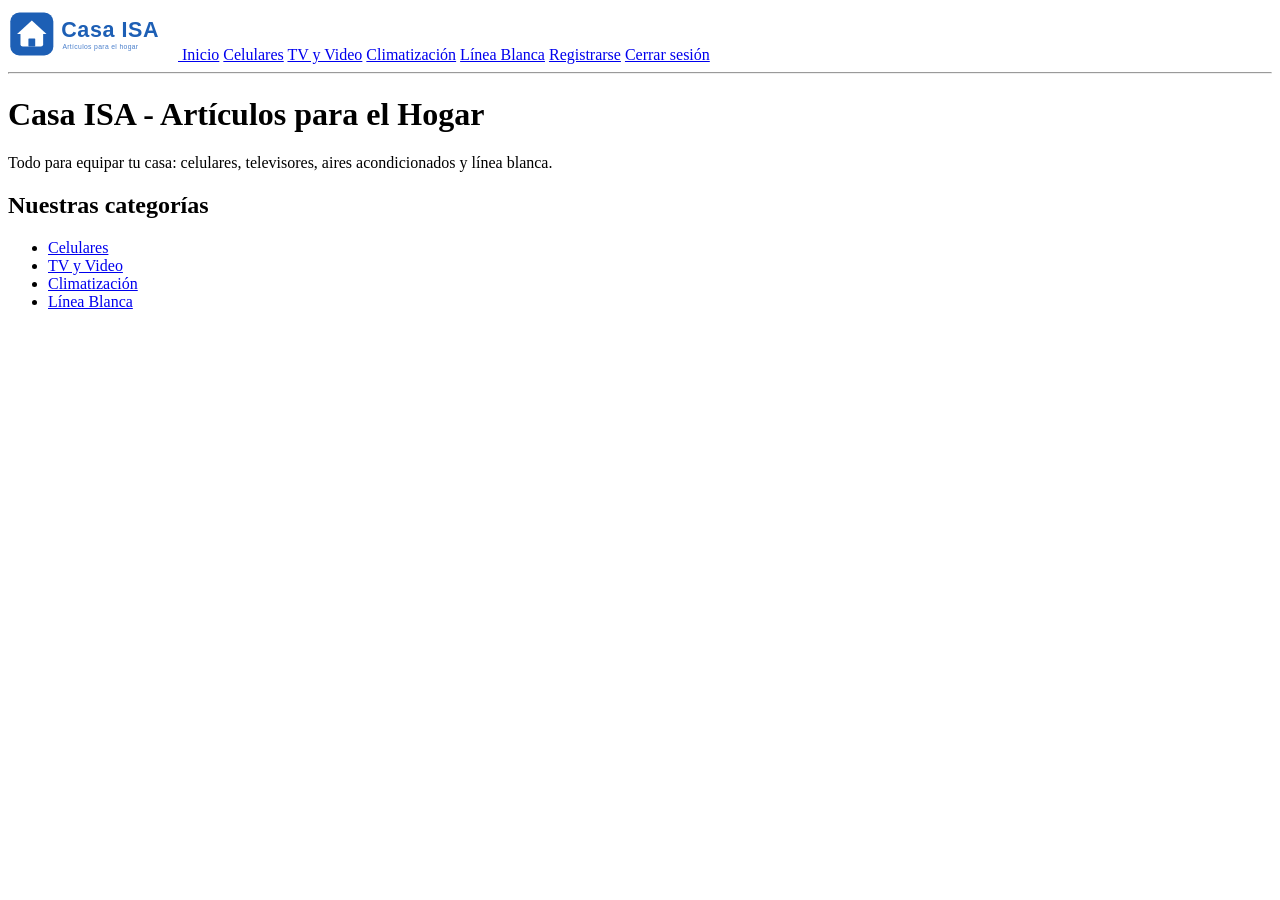
==== index.html @ 1dd83082 "Add files via upload" ====
<!DOCTYPE html>
<html lang="es">
<head>
  <meta charset="UTF-8">
  <meta name="viewport" content="width=device-width, initial-scale=1.0">
  <title>Casa ISA - Artículos para el Hogar</title>
  <link rel="icon" href="logo-icono.svg">
</head>
<body>

  <nav>
    <a href="index.html">
      <img src="logo.svg" alt="Casa ISA - Artículos para el Hogar" width="170">
    </a>
    <a href="index.html">Inicio</a>
    <a href="celulares.html">Celulares</a>
    <a href="tv-video.html">TV y Video</a>
    <a href="climatizacion.html">Climatización</a>
    <a href="linea-blanca.html">Línea Blanca</a>
    <a href="registro.html">Registrarse</a>
    <a href="login.html">Cerrar sesión</a>
  </nav>

  <hr>

  <h1>Casa ISA - Artículos para el Hogar</h1>

  <p>Todo para equipar tu casa: celulares, televisores, aires acondicionados y línea blanca.</p>

  <h2>Nuestras categorías</h2>
  <ul>
    <li><a href="celulares.html">Celulares</a></li>
    <li><a href="tv-video.html">TV y Video</a></li>
    <li><a href="climatizacion.html">Climatización</a></li>
    <li><a href="linea-blanca.html">Línea Blanca</a></li>
  </ul>

</body>
</html>
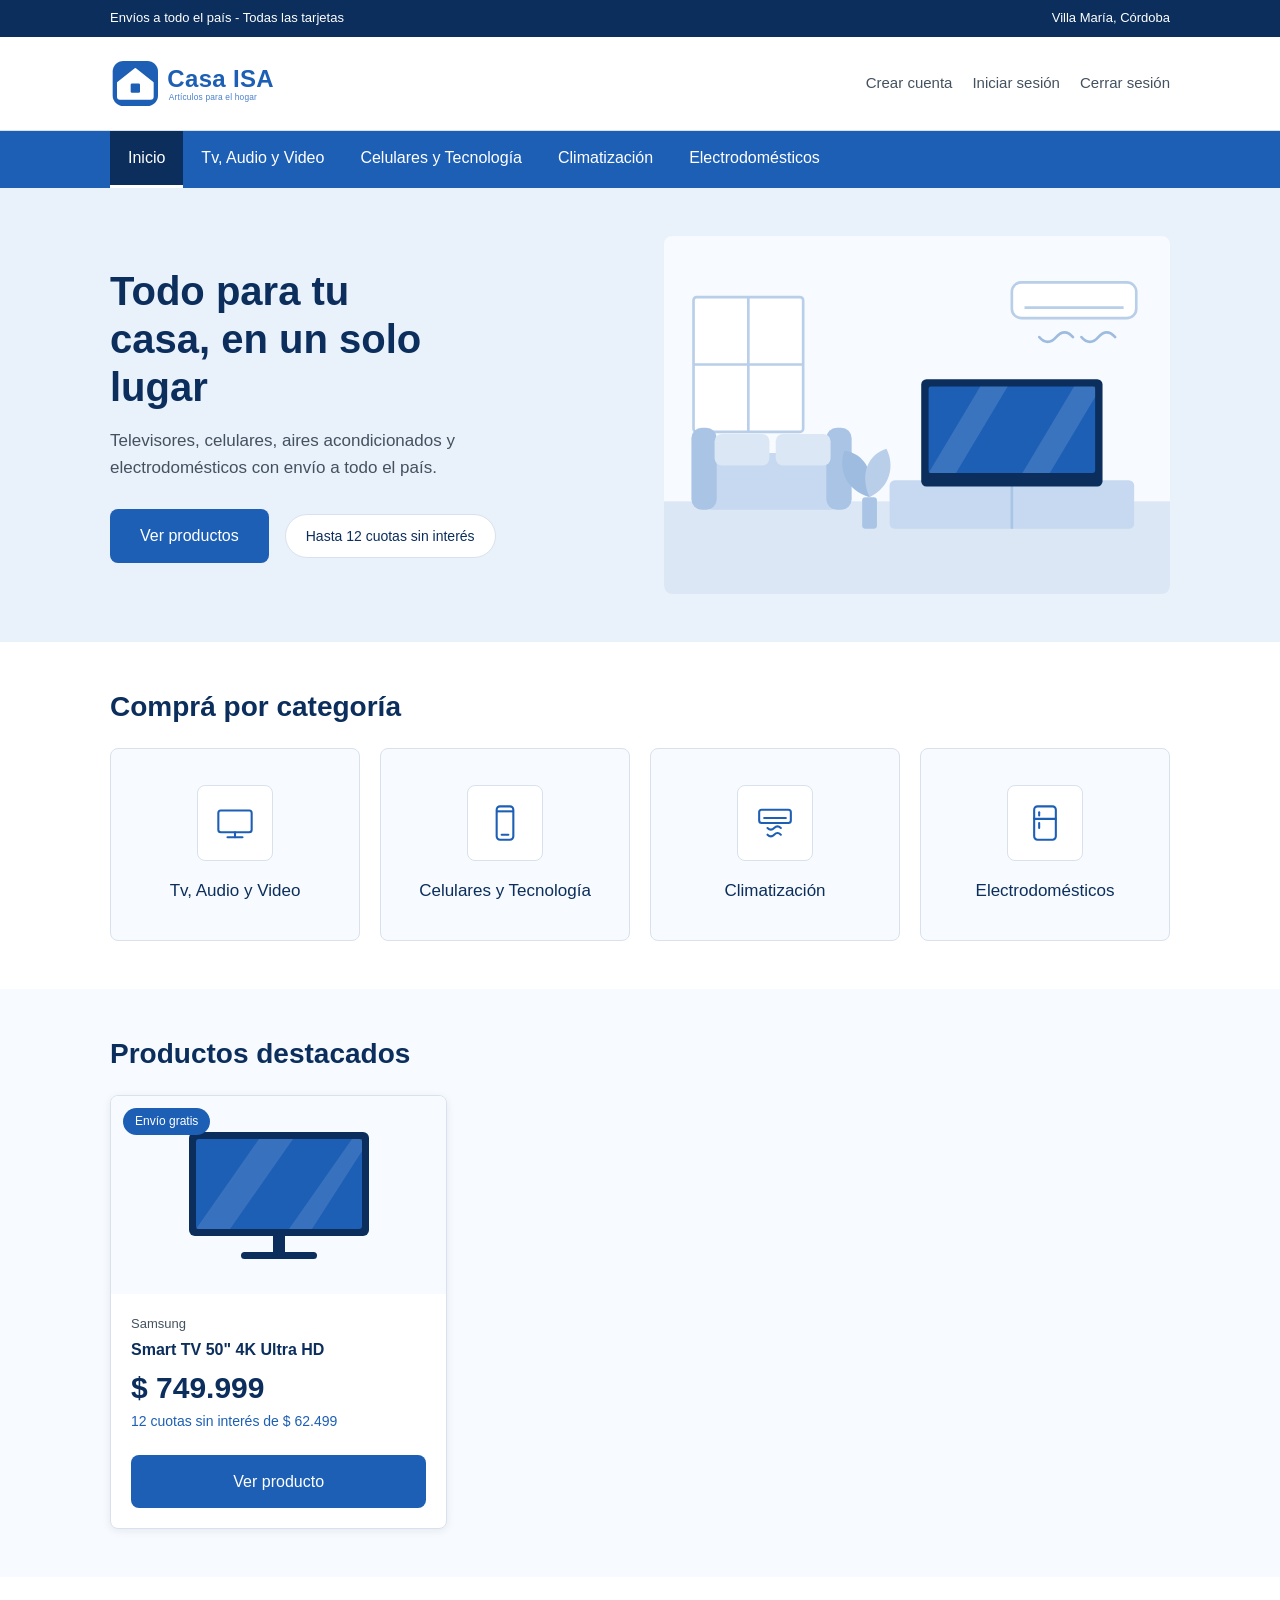
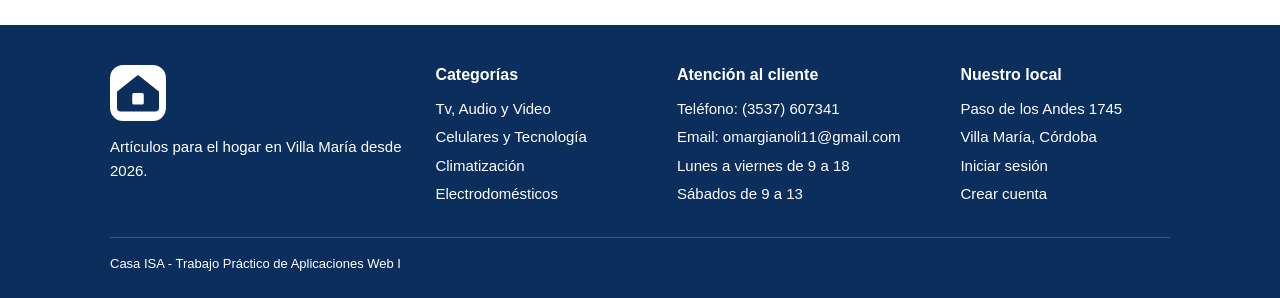
==== commit 159130e4: "Add files via upload" ====
--- a/index.html
+++ b/index.html
@@ -4,36 +4,140 @@
   <meta charset="UTF-8">
   <meta name="viewport" content="width=device-width, initial-scale=1.0">
   <title>Casa ISA - Artículos para el Hogar</title>
-  <link rel="icon" href="logo-icono.svg">
+  <link rel="icon" href="assets/img/logo-icono.svg">
+  <link rel="stylesheet" href="assets/css/estilos.css">
 </head>
 <body>
 
-  <nav>
-    <a href="index.html">
-      <img src="logo.svg" alt="Casa ISA - Artículos para el Hogar" width="170">
-    </a>
-    <a href="index.html">Inicio</a>
-    <a href="celulares.html">Celulares</a>
-    <a href="tv-video.html">TV y Video</a>
-    <a href="climatizacion.html">Climatización</a>
-    <a href="linea-blanca.html">Línea Blanca</a>
-    <a href="registro.html">Registrarse</a>
-    <a href="login.html">Cerrar sesión</a>
+  <div class="barra-avisos">
+    <div class="contenedor">
+      <span>Envíos a todo el país - Todas las tarjetas</span>
+      <span>Villa María, Córdoba</span>
+    </div>
+  </div>
+
+  <header class="cabecera">
+    <div class="contenedor">
+      <a class="logo" href="index.html">
+        <img src="assets/img/logo.svg" alt="Casa ISA - Artículos para el Hogar">
+      </a>
+      <nav class="accesos">
+        <a href="pages/registro.html">Crear cuenta</a>
+        <a href="pages/login.html">Iniciar sesión</a>
+        <a href="pages/login.html">Cerrar sesión</a>
+      </nav>
+    </div>
+  </header>
+
+  <nav class="navbar">
+    <div class="contenedor">
+        <a href="index.html" class="activo">Inicio</a>
+        <a href="pages/tv-audio-video.html">Tv, Audio y Video</a>
+        <a href="pages/celulares-tecnologia.html">Celulares y Tecnología</a>
+        <a href="pages/climatizacion.html">Climatización</a>
+        <a href="pages/electrodomesticos.html">Electrodomésticos</a>
+    </div>
   </nav>
 
-  <hr>
+  <section class="portada">
+    <div class="contenedor">
+      <div>
+        <h1>Todo para tu casa, en un solo lugar</h1>
+        <p>Televisores, celulares, aires acondicionados y electrodomésticos con envío a todo el país.</p>
+        <div class="acciones-portada">
+          <a class="boton boton-principal" href="pages/tv-audio-video.html">Ver productos</a>
+          <span class="pastilla">Hasta 12 cuotas sin interés</span>
+        </div>
+      </div>
+      <div class="imagen-portada">
+        <img src="assets/img/portada.svg" alt="Living equipado con televisor y aire acondicionado">
+      </div>
+    </div>
+  </section>
 
-  <h1>Casa ISA - Artículos para el Hogar</h1>
+  <section class="seccion">
+    <div class="contenedor">
+      <h2 class="titulo-seccion">Comprá por categoría</h2>
+      <div class="grilla-categorias">
+        <a class="tarjeta-categoria" href="pages/tv-audio-video.html">
+          <span class="marco-icono"><img src="assets/img/ic-tv-audio-video.svg" alt=""></span>
+          <span>Tv, Audio y Video</span>
+        </a>
+        <a class="tarjeta-categoria" href="pages/celulares-tecnologia.html">
+          <span class="marco-icono"><img src="assets/img/ic-celulares-tecnologia.svg" alt=""></span>
+          <span>Celulares y Tecnología</span>
+        </a>
+        <a class="tarjeta-categoria" href="pages/climatizacion.html">
+          <span class="marco-icono"><img src="assets/img/ic-climatizacion.svg" alt=""></span>
+          <span>Climatización</span>
+        </a>
+        <a class="tarjeta-categoria" href="pages/electrodomesticos.html">
+          <span class="marco-icono"><img src="assets/img/ic-electrodomesticos.svg" alt=""></span>
+          <span>Electrodomésticos</span>
+        </a>
+      </div>
+    </div>
+  </section>
 
-  <p>Todo para equipar tu casa: celulares, televisores, aires acondicionados y línea blanca.</p>
+  <section class="seccion seccion-clara">
+    <div class="contenedor">
+      <h2 class="titulo-seccion">Productos destacados</h2>
+      <div class="grilla-productos">
+        <article class="card-producto">
+          <div class="imagen">
+            <span class="distintivo">Envío gratis</span>
+            <img src="assets/img/producto-tv.svg" alt="Smart TV 50 pulgadas 4K">
+          </div>
+          <div class="datos">
+            <p class="marca">Samsung</p>
+            <h3 class="nombre">Smart TV 50" 4K Ultra HD</h3>
+            <p class="precio">$ 749.999</p>
+            <p class="cuotas">12 cuotas sin interés de $ 62.499</p>
+            <a class="boton boton-principal boton-ancho" href="#">Ver producto</a>
+          </div>
+        </article>
+      </div>
+    </div>
+  </section>
 
-  <h2>Nuestras categorías</h2>
-  <ul>
-    <li><a href="celulares.html">Celulares</a></li>
-    <li><a href="tv-video.html">TV y Video</a></li>
-    <li><a href="climatizacion.html">Climatización</a></li>
-    <li><a href="linea-blanca.html">Línea Blanca</a></li>
-  </ul>
+  <footer class="pie">
+    <div class="contenedor">
+      <div class="columnas">
+        <div>
+          <img src="assets/img/logo-icono-blanco.svg" alt="Casa ISA">
+          <p>Artículos para el hogar en Villa María desde 2026.</p>
+        </div>
+        <div>
+          <h3>Categorías</h3>
+          <ul>
+            <li><a href="pages/tv-audio-video.html">Tv, Audio y Video</a></li>
+            <li><a href="pages/celulares-tecnologia.html">Celulares y Tecnología</a></li>
+            <li><a href="pages/climatizacion.html">Climatización</a></li>
+            <li><a href="pages/electrodomesticos.html">Electrodomésticos</a></li>
+          </ul>
+        </div>
+        <div>
+          <h3>Atención al cliente</h3>
+          <ul>
+            <li>Teléfono: (3537) 607341</li>
+            <li>Email: omargianoli11@gmail.com</li>
+            <li>Lunes a viernes de 9 a 18</li>
+            <li>Sábados de 9 a 13</li>
+          </ul>
+        </div>
+        <div>
+          <h3>Nuestro local</h3>
+          <ul>
+            <li>Paso de los Andes 1745</li>
+            <li>Villa María, Córdoba</li>
+            <li><a href="pages/login.html">Iniciar sesión</a></li>
+            <li><a href="pages/registro.html">Crear cuenta</a></li>
+          </ul>
+        </div>
+      </div>
+      <p class="legal">Casa ISA - Trabajo Práctico de Aplicaciones Web I</p>
+    </div>
+  </footer>
 
 </body>
 </html>
--- a/assets/css/estilos.css
+++ b/assets/css/estilos.css
@@ -0,0 +1,514 @@
+:root {
+  --azul-tinta: #0B2E5C;
+  --azul: #1D5FB5;
+  --azul-claro: #E9F1FB;
+  --azul-humo: #F7FAFE;
+  --blanco: #FFFFFF;
+  --gris-borde: #D9E2EC;
+  --gris-texto: #44515F;
+
+  --fuente-titulos: "Trebuchet MS", "Segoe UI", Verdana, sans-serif;
+  --fuente-texto: "Segoe UI", Tahoma, Geneva, Verdana, sans-serif;
+
+  --ancho-maximo: 1100px;
+  --radio: 8px;
+  --sombra: 0 2px 8px rgba(11, 46, 92, 0.08);
+}
+
+* {
+  margin: 0;
+  padding: 0;
+  box-sizing: border-box;
+}
+
+body {
+  font-family: var(--fuente-texto);
+  font-size: 16px;
+  line-height: 1.6;
+  color: var(--gris-texto);
+  background-color: var(--blanco);
+}
+
+h1, h2, h3 {
+  font-family: var(--fuente-titulos);
+  color: var(--azul-tinta);
+  line-height: 1.2;
+}
+
+h1 { font-size: 2.5rem; }
+h2 { font-size: 1.75rem; }
+h3 { font-size: 1.125rem; }
+
+img {
+  max-width: 100%;
+  display: block;
+}
+
+a {
+  color: var(--azul);
+}
+
+.contenedor {
+  max-width: var(--ancho-maximo);
+  margin: 0 auto;
+  padding: 0 20px;
+}
+
+a:focus-visible,
+button:focus-visible,
+input:focus-visible {
+  outline: 3px solid var(--azul);
+  outline-offset: 2px;
+}
+
+.barra-avisos {
+  background-color: var(--azul-tinta);
+  color: var(--blanco);
+  font-size: 0.8125rem;
+  padding: 8px 0;
+}
+
+.barra-avisos .contenedor {
+  display: flex;
+  justify-content: space-between;
+  flex-wrap: wrap;
+  gap: 12px;
+}
+
+.cabecera {
+  border-bottom: 1px solid var(--gris-borde);
+}
+
+.cabecera .contenedor {
+  display: flex;
+  align-items: center;
+  justify-content: space-between;
+  flex-wrap: wrap;
+  gap: 16px;
+  padding-top: 16px;
+  padding-bottom: 16px;
+}
+
+.logo img {
+  width: 200px;
+  height: auto;
+}
+
+.accesos {
+  display: flex;
+  align-items: center;
+  gap: 20px;
+  font-size: 0.9375rem;
+}
+
+.accesos a {
+  color: var(--gris-texto);
+  text-decoration: none;
+}
+
+.accesos a:hover {
+  color: var(--azul);
+  text-decoration: underline;
+}
+
+.navbar {
+  background-color: var(--azul);
+}
+
+.navbar .contenedor {
+  display: flex;
+  flex-wrap: wrap;
+}
+
+.navbar a {
+  color: var(--blanco);
+  text-decoration: none;
+  font-family: var(--fuente-titulos);
+  font-size: 1rem;
+  padding: 14px 18px;
+  border-bottom: 3px solid transparent;
+}
+
+.navbar a:hover {
+  background-color: var(--azul-tinta);
+}
+
+/* Marca en que pagina esta parado el usuario */
+.navbar a.activo {
+  border-bottom-color: var(--blanco);
+  background-color: var(--azul-tinta);
+}
+
+.portada {
+  background-color: var(--azul-claro);
+  padding: 48px 0;
+}
+
+.portada .contenedor {
+  display: grid;
+  grid-template-columns: 1fr 1fr;
+  gap: 48px;
+  align-items: center;
+}
+
+.portada h1 {
+  max-width: 14ch;
+}
+
+.portada p {
+  margin: 16px 0 28px;
+  max-width: 46ch;
+  font-size: 1.0625rem;
+}
+
+.acciones-portada {
+  display: flex;
+  align-items: center;
+  flex-wrap: wrap;
+  gap: 16px;
+}
+
+.pastilla {
+  background-color: var(--blanco);
+  border: 1px solid var(--gris-borde);
+  border-radius: 999px;
+  padding: 10px 20px;
+  font-size: 0.875rem;
+  color: var(--azul-tinta);
+}
+
+.imagen-portada img {
+  border-radius: var(--radio);
+  width: 100%;
+}
+
+.boton {
+  display: inline-block;
+  font-family: var(--fuente-titulos);
+  font-size: 1rem;
+  padding: 12px 28px;
+  border: 2px solid transparent;
+  border-radius: var(--radio);
+  text-decoration: none;
+  cursor: pointer;
+}
+
+.boton-claro {
+  background-color: var(--blanco);
+  color: var(--azul-tinta);
+}
+
+.boton-claro:hover {
+  background-color: var(--azul-claro);
+}
+
+.boton-principal {
+  background-color: var(--azul);
+  color: var(--blanco);
+}
+
+.boton-principal:hover {
+  background-color: var(--azul-tinta);
+}
+
+.boton-ancho {
+  width: 100%;
+  text-align: center;
+}
+
+.seccion {
+  padding: 48px 0;
+}
+
+.seccion-clara {
+  background-color: var(--azul-humo);
+}
+
+.titulo-seccion {
+  margin-bottom: 24px;
+}
+
+.grilla-categorias {
+  display: grid;
+  grid-template-columns: repeat(auto-fit, minmax(200px, 1fr));
+  gap: 20px;
+}
+
+.tarjeta-categoria {
+  background-color: var(--azul-humo);
+  border: 1px solid var(--gris-borde);
+  border-radius: var(--radio);
+  padding: 36px 20px;
+  text-align: center;
+  text-decoration: none;
+}
+
+.tarjeta-categoria:hover {
+  border-color: var(--azul);
+  background-color: var(--azul-claro);
+}
+
+.marco-icono {
+  width: 76px;
+  height: 76px;
+  margin: 0 auto 16px;
+  background-color: var(--blanco);
+  border: 1px solid var(--gris-borde);
+  border-radius: var(--radio);
+  display: flex;
+  align-items: center;
+  justify-content: center;
+}
+
+.marco-icono img {
+  width: 40px;
+  height: 40px;
+}
+
+.tarjeta-categoria span {
+  font-family: var(--fuente-titulos);
+  font-size: 1.0625rem;
+  color: var(--azul-tinta);
+}
+
+.grilla-productos {
+  display: grid;
+  grid-template-columns: repeat(auto-fill, minmax(250px, 1fr));
+  gap: 24px;
+}
+
+.grilla-con-aire {
+  margin-top: 24px;
+}
+
+.card-producto {
+  background-color: var(--blanco);
+  border: 1px solid var(--gris-borde);
+  border-radius: var(--radio);
+  box-shadow: var(--sombra);
+  overflow: hidden;
+  display: flex;
+  flex-direction: column;
+}
+
+.card-producto .imagen {
+  position: relative;
+  background-color: var(--azul-humo);
+  padding: 24px;
+}
+
+.card-producto .imagen img {
+  margin: 0 auto;
+  height: 150px;
+  width: auto;
+}
+
+.distintivo {
+  position: absolute;
+  top: 12px;
+  left: 12px;
+  background-color: var(--azul);
+  color: var(--blanco);
+  font-size: 0.75rem;
+  padding: 4px 12px;
+  border-radius: 999px;
+}
+
+.card-producto .datos {
+  padding: 20px;
+  display: flex;
+  flex-direction: column;
+  gap: 6px;
+  flex-grow: 1;
+}
+
+.card-producto .marca {
+  font-size: 0.8125rem;
+  color: var(--gris-texto);
+}
+
+.card-producto .nombre {
+  font-size: 1rem;
+  color: var(--azul-tinta);
+  margin-bottom: 6px;
+}
+
+.card-producto .precio {
+  font-family: var(--fuente-titulos);
+  font-size: 1.875rem;
+  font-weight: 700;
+  color: var(--azul-tinta);
+  line-height: 1.1;
+}
+
+.card-producto .cuotas {
+  font-size: 0.875rem;
+  color: var(--azul);
+  margin-bottom: 16px;
+}
+
+.card-producto .boton {
+  margin-top: auto;
+}
+
+.sin-productos {
+  grid-column: 1 / -1;
+  border: 1px dashed var(--gris-borde);
+  border-radius: var(--radio);
+  padding: 48px 24px;
+  text-align: center;
+}
+
+.pantalla-formulario {
+  background: linear-gradient(135deg, var(--azul-tinta), var(--azul));
+  padding: 56px 20px;
+  display: flex;
+  justify-content: center;
+}
+
+.caja-formulario {
+  background-color: var(--blanco);
+  border-radius: var(--radio);
+  box-shadow: 0 8px 24px rgba(11, 46, 92, 0.25);
+  padding: 40px;
+  width: 100%;
+  max-width: 440px;
+}
+
+.caja-formulario h1 {
+  font-size: 1.75rem;
+  margin-bottom: 8px;
+}
+
+.caja-formulario .bajada {
+  margin-bottom: 28px;
+  font-size: 0.9375rem;
+}
+
+.campo {
+  margin-bottom: 18px;
+}
+
+.campo label {
+  display: block;
+  font-size: 0.875rem;
+  color: var(--azul-tinta);
+  margin-bottom: 6px;
+}
+
+.campo input {
+  width: 100%;
+  font-family: var(--fuente-texto);
+  font-size: 1rem;
+  color: var(--gris-texto);
+  padding: 11px 14px;
+  border: 1px solid var(--gris-borde);
+  border-radius: var(--radio);
+  background-color: var(--blanco);
+}
+
+.campo input:focus {
+  border-color: var(--azul);
+}
+
+.pie-formulario {
+  margin-top: 20px;
+  font-size: 0.9375rem;
+  text-align: center;
+}
+
+.pie {
+  background-color: var(--azul-tinta);
+  color: var(--blanco);
+  padding: 40px 0 24px;
+  margin-top: 48px;
+}
+
+.pantalla-formulario + .pie {
+  margin-top: 0;
+}
+
+.pie .columnas {
+  display: grid;
+  grid-template-columns: 1.4fr 1fr 1.2fr 1fr;
+  gap: 32px;
+}
+
+.pie img {
+  width: 56px;
+  margin-bottom: 14px;
+}
+
+.pie h3 {
+  color: var(--blanco);
+  font-size: 1rem;
+  margin-bottom: 10px;
+}
+
+.pie ul {
+  list-style: none;
+}
+
+.pie p {
+  font-size: 0.9375rem;
+}
+
+.pie li {
+  font-size: 0.9375rem;
+  line-height: 1.9;
+}
+
+.pie a {
+  color: var(--blanco);
+  text-decoration: none;
+}
+
+.pie a:hover {
+  text-decoration: underline;
+}
+
+.pie .legal {
+  border-top: 1px solid rgba(255, 255, 255, 0.2);
+  margin-top: 28px;
+  padding-top: 16px;
+  font-size: 0.8125rem;
+}
+
+@media (max-width: 900px) {
+  .portada .contenedor {
+    grid-template-columns: 1fr;
+    gap: 32px;
+  }
+
+  .portada h1,
+  .portada p {
+    max-width: none;
+  }
+
+  .pie .columnas {
+    grid-template-columns: repeat(auto-fit, minmax(220px, 1fr));
+  }
+}
+
+@media (max-width: 700px) {
+  h1 { font-size: 1.875rem; }
+  h2 { font-size: 1.375rem; }
+
+  .cabecera .contenedor,
+  .navbar .contenedor {
+    justify-content: center;
+  }
+
+  .navbar a {
+    padding: 12px 12px;
+    font-size: 0.9375rem;
+  }
+
+  .portada {
+    padding: 36px 0;
+  }
+
+  .caja-formulario {
+    padding: 28px 22px;
+  }
+}
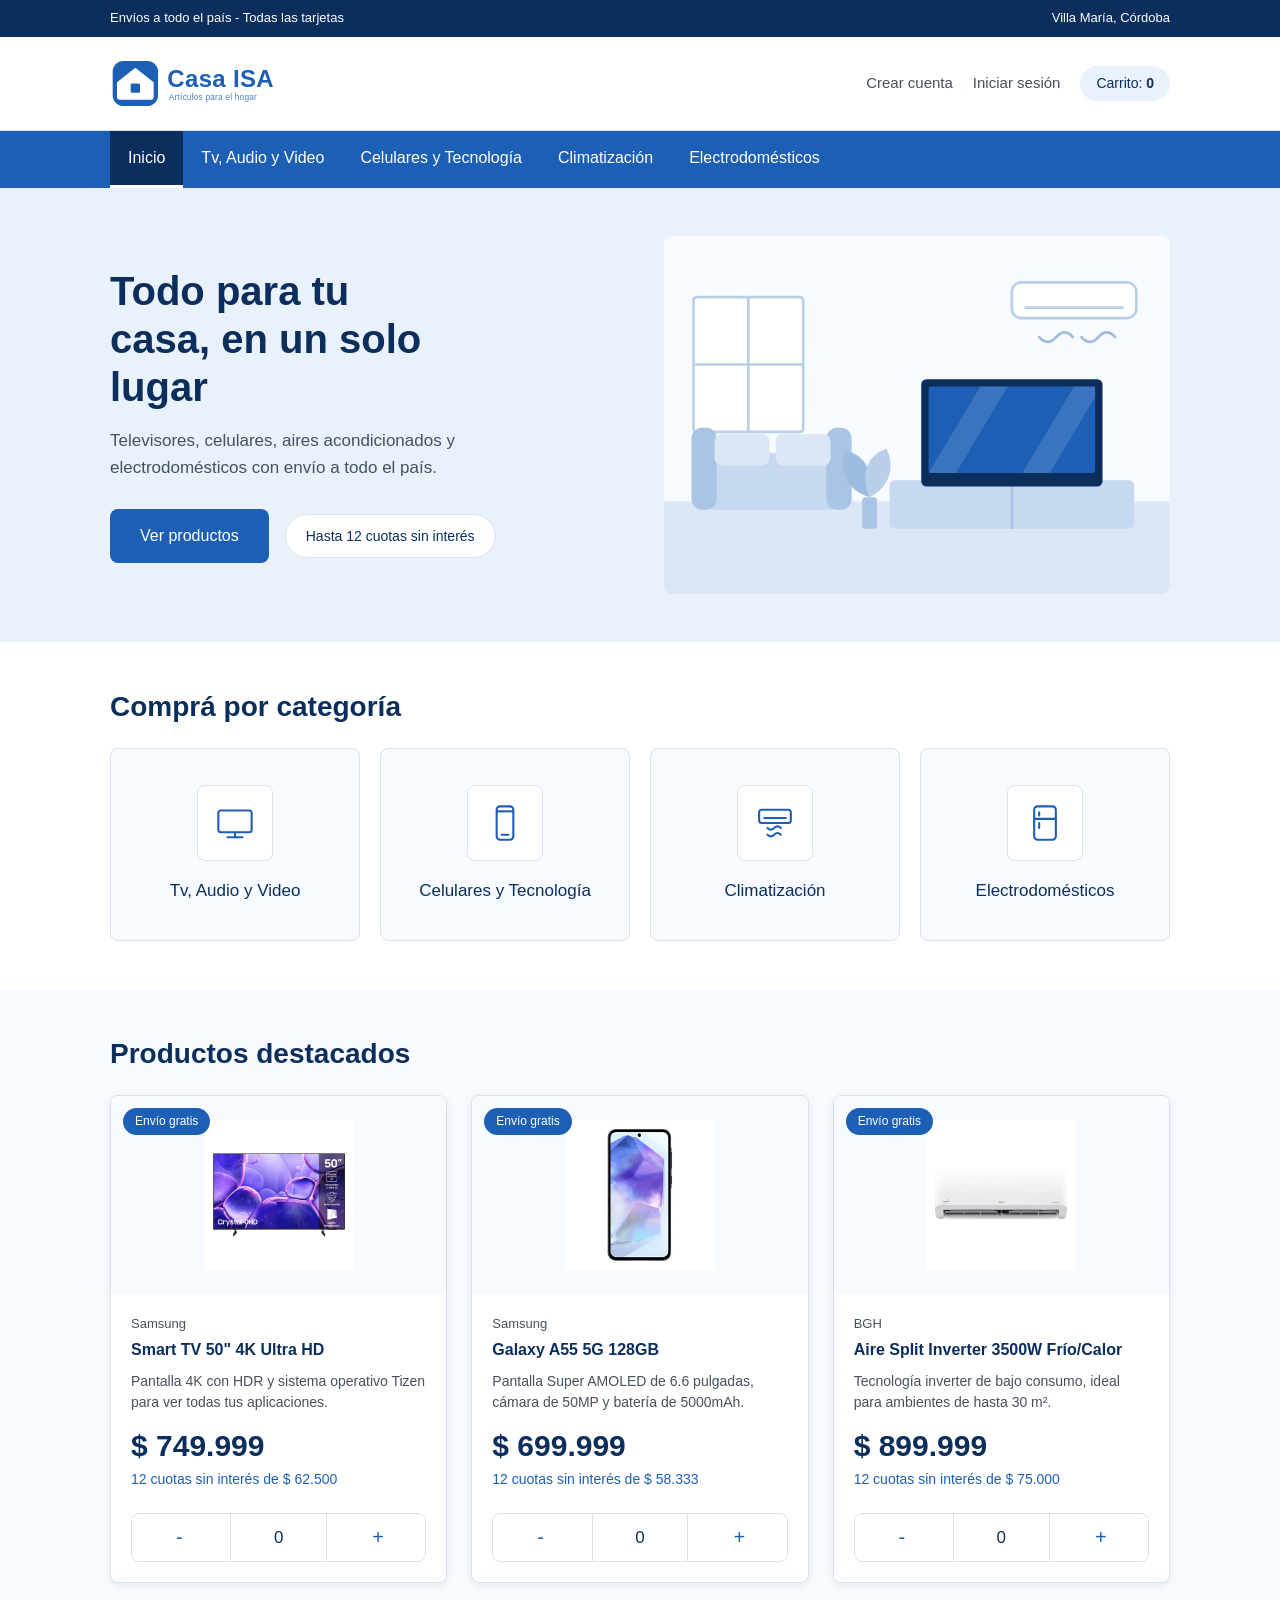
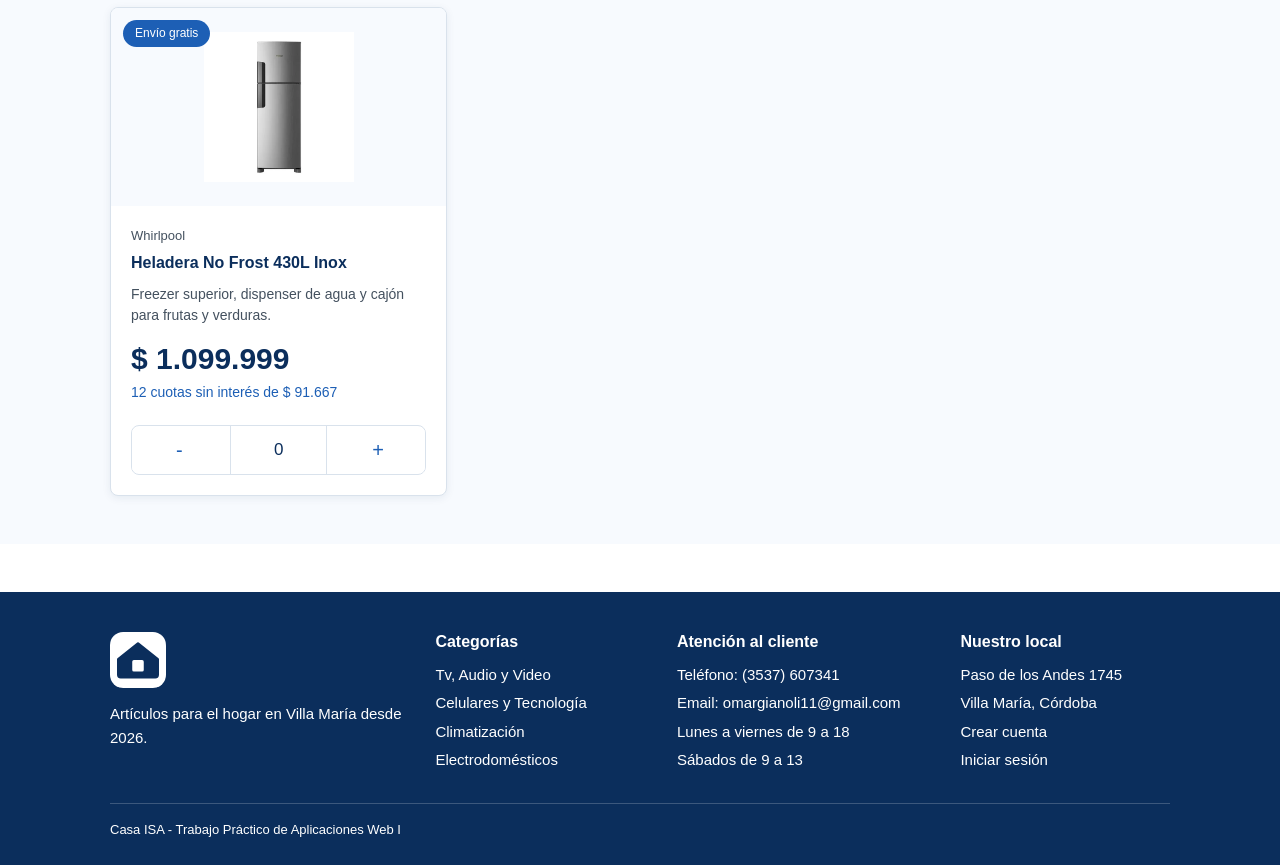
==== commit a228e82c: "Add files via upload" ====
--- a/index.html
+++ b/index.html
@@ -9,35 +9,7 @@
 </head>
 <body>
 
-  <div class="barra-avisos">
-    <div class="contenedor">
-      <span>Envíos a todo el país - Todas las tarjetas</span>
-      <span>Villa María, Córdoba</span>
-    </div>
-  </div>
-
-  <header class="cabecera">
-    <div class="contenedor">
-      <a class="logo" href="index.html">
-        <img src="assets/img/logo.svg" alt="Casa ISA - Artículos para el Hogar">
-      </a>
-      <nav class="accesos">
-        <a href="pages/registro.html">Crear cuenta</a>
-        <a href="pages/login.html">Iniciar sesión</a>
-        <a href="pages/login.html">Cerrar sesión</a>
-      </nav>
-    </div>
-  </header>
-
-  <nav class="navbar">
-    <div class="contenedor">
-        <a href="index.html" class="activo">Inicio</a>
-        <a href="pages/tv-audio-video.html">Tv, Audio y Video</a>
-        <a href="pages/celulares-tecnologia.html">Celulares y Tecnología</a>
-        <a href="pages/climatizacion.html">Climatización</a>
-        <a href="pages/electrodomesticos.html">Electrodomésticos</a>
-    </div>
-  </nav>
+  <div id="encabezado"></div>
 
   <section class="portada">
     <div class="contenedor">
@@ -58,86 +30,26 @@
   <section class="seccion">
     <div class="contenedor">
       <h2 class="titulo-seccion">Comprá por categoría</h2>
-      <div class="grilla-categorias">
-        <a class="tarjeta-categoria" href="pages/tv-audio-video.html">
-          <span class="marco-icono"><img src="assets/img/ic-tv-audio-video.svg" alt=""></span>
-          <span>Tv, Audio y Video</span>
-        </a>
-        <a class="tarjeta-categoria" href="pages/celulares-tecnologia.html">
-          <span class="marco-icono"><img src="assets/img/ic-celulares-tecnologia.svg" alt=""></span>
-          <span>Celulares y Tecnología</span>
-        </a>
-        <a class="tarjeta-categoria" href="pages/climatizacion.html">
-          <span class="marco-icono"><img src="assets/img/ic-climatizacion.svg" alt=""></span>
-          <span>Climatización</span>
-        </a>
-        <a class="tarjeta-categoria" href="pages/electrodomesticos.html">
-          <span class="marco-icono"><img src="assets/img/ic-electrodomesticos.svg" alt=""></span>
-          <span>Electrodomésticos</span>
-        </a>
-      </div>
+      <!-- Las tarjetas salen del array PAGINAS -->
+      <div class="grilla-categorias" id="categorias"></div>
     </div>
   </section>
 
   <section class="seccion seccion-clara">
     <div class="contenedor">
       <h2 class="titulo-seccion">Productos destacados</h2>
-      <div class="grilla-productos">
-        <article class="card-producto">
-          <div class="imagen">
-            <span class="distintivo">Envío gratis</span>
-            <img src="assets/img/producto-tv.svg" alt="Smart TV 50 pulgadas 4K">
-          </div>
-          <div class="datos">
-            <p class="marca">Samsung</p>
-            <h3 class="nombre">Smart TV 50" 4K Ultra HD</h3>
-            <p class="precio">$ 749.999</p>
-            <p class="cuotas">12 cuotas sin interés de $ 62.499</p>
-            <a class="boton boton-principal boton-ancho" href="#">Ver producto</a>
-          </div>
-        </article>
-      </div>
+      <!-- Las cards las dibuja el componente de cards.js -->
+      <div class="grilla-productos" id="productos" data-categoria="destacados"></div>
     </div>
   </section>
 
-  <footer class="pie">
-    <div class="contenedor">
-      <div class="columnas">
-        <div>
-          <img src="assets/img/logo-icono-blanco.svg" alt="Casa ISA">
-          <p>Artículos para el hogar en Villa María desde 2026.</p>
-        </div>
-        <div>
-          <h3>Categorías</h3>
-          <ul>
-            <li><a href="pages/tv-audio-video.html">Tv, Audio y Video</a></li>
-            <li><a href="pages/celulares-tecnologia.html">Celulares y Tecnología</a></li>
-            <li><a href="pages/climatizacion.html">Climatización</a></li>
-            <li><a href="pages/electrodomesticos.html">Electrodomésticos</a></li>
-          </ul>
-        </div>
-        <div>
-          <h3>Atención al cliente</h3>
-          <ul>
-            <li>Teléfono: (3537) 607341</li>
-            <li>Email: omargianoli11@gmail.com</li>
-            <li>Lunes a viernes de 9 a 18</li>
-            <li>Sábados de 9 a 13</li>
-          </ul>
-        </div>
-        <div>
-          <h3>Nuestro local</h3>
-          <ul>
-            <li>Paso de los Andes 1745</li>
-            <li>Villa María, Córdoba</li>
-            <li><a href="pages/login.html">Iniciar sesión</a></li>
-            <li><a href="pages/registro.html">Crear cuenta</a></li>
-          </ul>
-        </div>
-      </div>
-      <p class="legal">Casa ISA - Trabajo Práctico de Aplicaciones Web I</p>
-    </div>
-  </footer>
+  <!-- El pie tambien se arma desde JavaScript -->
+  <div id="pie"></div>
 
+  <script src="assets/js/datos.js"></script>
+  <script src="assets/js/sesion.js"></script>
+  <script src="assets/js/componentes.js"></script>
+  <script src="assets/js/cards.js"></script>
+  <script src="assets/js/app.js"></script>
 </body>
 </html>
--- a/assets/css/estilos.css
+++ b/assets/css/estilos.css
@@ -111,6 +111,18 @@
   text-decoration: underline;
 }
 
+.accesos .saludo {
+  color: var(--azul-tinta);
+}
+
+.contador-carrito {
+  background-color: var(--azul-claro);
+  color: var(--azul-tinta);
+  border-radius: 999px;
+  padding: 6px 16px;
+  font-size: 0.875rem;
+}
+
 .navbar {
   background-color: var(--azul);
 }
@@ -182,6 +194,7 @@
   width: 100%;
 }
 
+
 .boton {
   display: inline-block;
   font-family: var(--fuente-titulos);
@@ -216,6 +229,7 @@
   text-align: center;
 }
 
+
 .seccion {
   padding: 48px 0;
 }
@@ -227,6 +241,7 @@
 .titulo-seccion {
   margin-bottom: 24px;
 }
+
 
 .grilla-categorias {
   display: grid;
@@ -270,6 +285,7 @@
   font-size: 1.0625rem;
   color: var(--azul-tinta);
 }
+
 
 .grilla-productos {
   display: grid;
@@ -333,6 +349,12 @@
   margin-bottom: 6px;
 }
 
+.card-producto .descripcion {
+  font-size: 0.875rem;
+  line-height: 1.5;
+  margin-bottom: 10px;
+}
+
 .card-producto .precio {
   font-family: var(--fuente-titulos);
   font-size: 1.875rem;
@@ -351,6 +373,44 @@
   margin-top: auto;
 }
 
+.control-cantidad {
+  margin-top: auto;
+  display: flex;
+  align-items: center;
+  justify-content: center;
+  gap: 4px;
+  border: 1px solid var(--gris-borde);
+  border-radius: var(--radio);
+  overflow: hidden;
+}
+
+.boton-cantidad {
+  flex: 1;
+  font-family: var(--fuente-titulos);
+  font-size: 1.25rem;
+  line-height: 1;
+  color: var(--azul);
+  background-color: var(--blanco);
+  border: none;
+  padding: 10px 0;
+  cursor: pointer;
+}
+
+.boton-cantidad:hover {
+  background-color: var(--azul-claro);
+}
+
+.control-cantidad .cantidad {
+  flex: 1;
+  text-align: center;
+  font-family: var(--fuente-titulos);
+  font-size: 1.0625rem;
+  color: var(--azul-tinta);
+  border-left: 1px solid var(--gris-borde);
+  border-right: 1px solid var(--gris-borde);
+  padding: 10px 0;
+}
+
 .sin-productos {
   grid-column: 1 / -1;
   border: 1px dashed var(--gris-borde);
@@ -358,6 +418,7 @@
   padding: 48px 24px;
   text-align: center;
 }
+
 
 .pantalla-formulario {
   background: linear-gradient(135deg, var(--azul-tinta), var(--azul));
@@ -417,6 +478,7 @@
   text-align: center;
 }
 
+
 .pie {
   background-color: var(--azul-tinta);
   color: var(--blanco);
@@ -474,6 +536,7 @@
   font-size: 0.8125rem;
 }
 
+
 @media (max-width: 900px) {
   .portada .contenedor {
     grid-template-columns: 1fr;
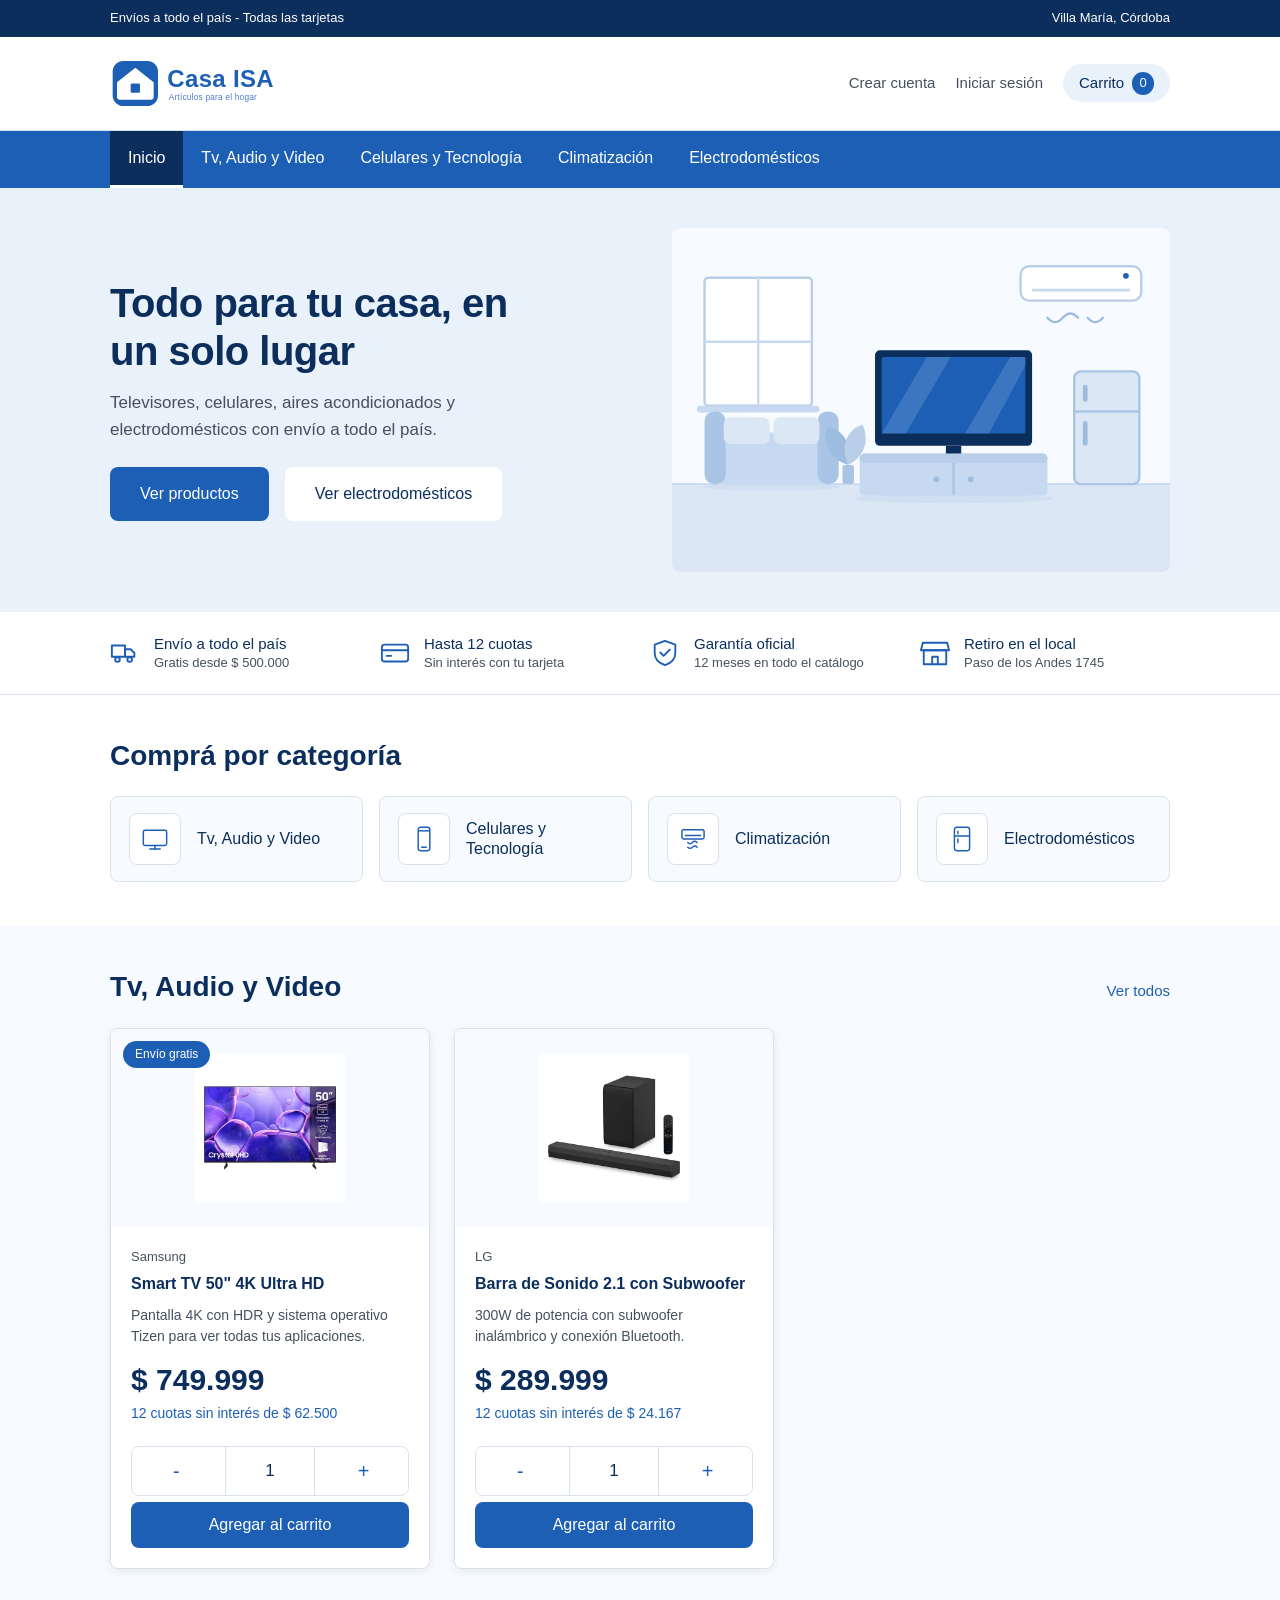
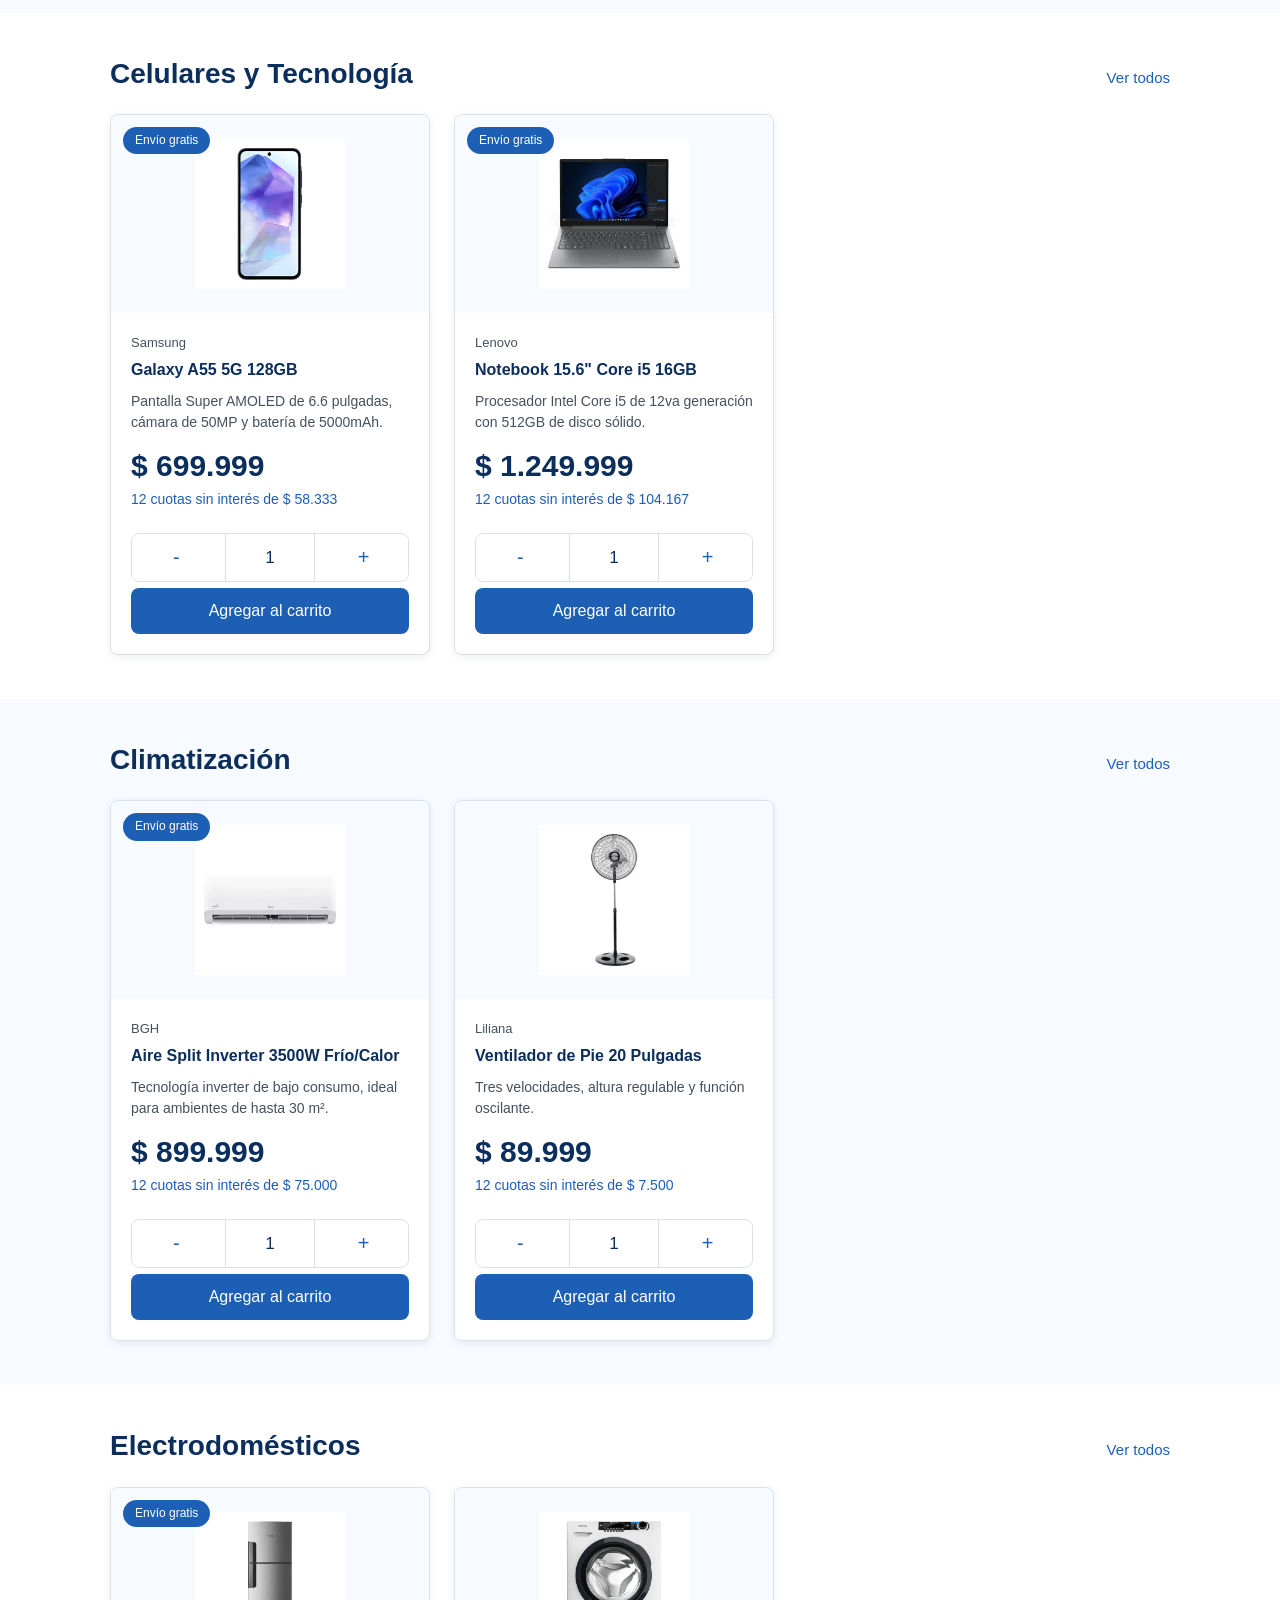
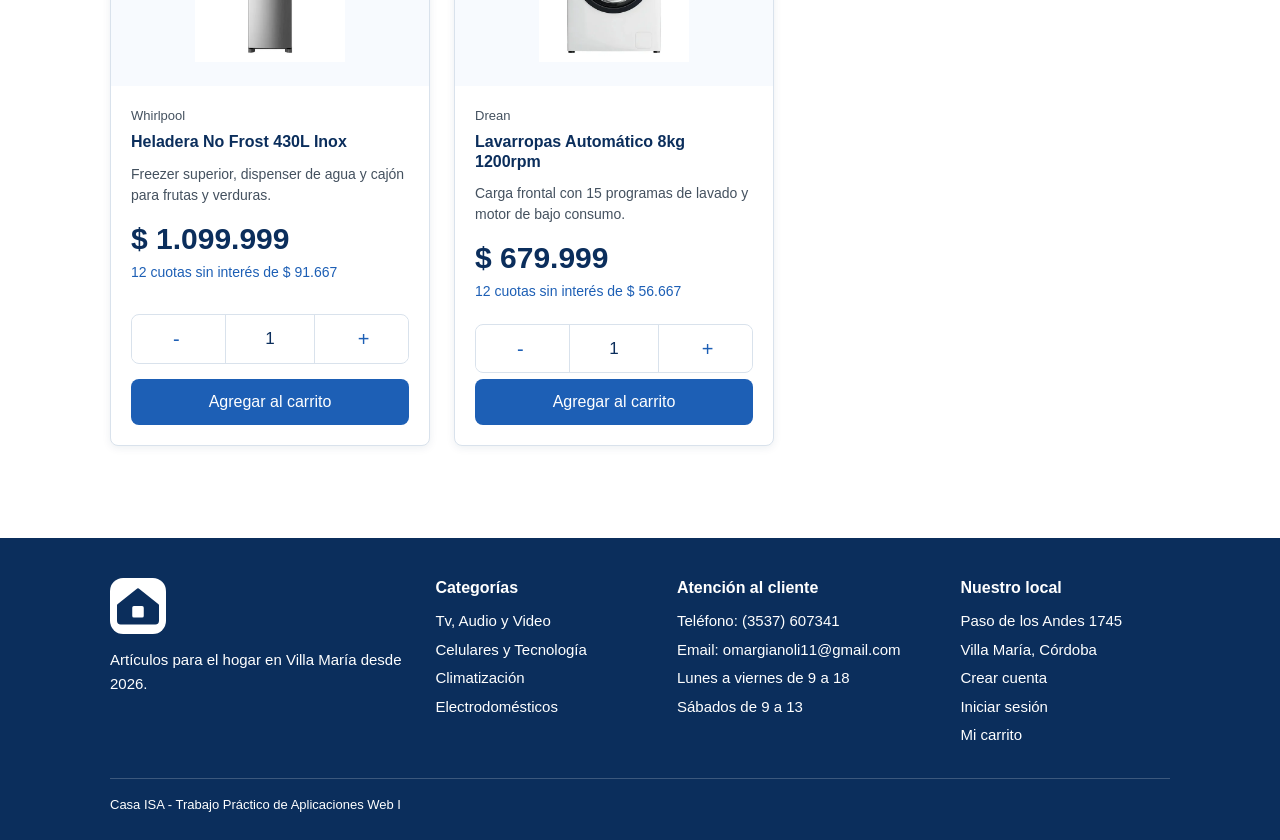
==== commit 8c2b2d1e: "Add files via upload" ====
--- a/index.html
+++ b/index.html
@@ -9,6 +9,7 @@
 </head>
 <body>
 
+  <!-- El encabezado lo inserta el componente de componentes.js -->
   <div id="encabezado"></div>
 
   <section class="portada">
@@ -16,15 +17,22 @@
       <div>
         <h1>Todo para tu casa, en un solo lugar</h1>
         <p>Televisores, celulares, aires acondicionados y electrodomésticos con envío a todo el país.</p>
+        <!-- Saludo al usuario logueado, desde sessionStorage -->
+        <div id="bienvenida"></div>
         <div class="acciones-portada">
           <a class="boton boton-principal" href="pages/tv-audio-video.html">Ver productos</a>
-          <span class="pastilla">Hasta 12 cuotas sin interés</span>
+          <a class="boton boton-claro" href="pages/electrodomesticos.html">Ver electrodomésticos</a>
         </div>
       </div>
       <div class="imagen-portada">
         <img src="assets/img/portada.svg" alt="Living equipado con televisor y aire acondicionado">
       </div>
     </div>
+  </section>
+
+  <!-- Beneficios de la tienda, desde el array BENEFICIOS -->
+  <section class="franja-beneficios">
+    <div class="contenedor" id="beneficios"></div>
   </section>
 
   <section class="seccion">
@@ -37,9 +45,45 @@
 
   <section class="seccion seccion-clara">
     <div class="contenedor">
-      <h2 class="titulo-seccion">Productos destacados</h2>
-      <!-- Las cards las dibuja el componente de cards.js -->
-      <div class="grilla-productos" id="productos" data-categoria="destacados"></div>
+      <div class="encabezado-seccion">
+        <h2>Tv, Audio y Video</h2>
+        <a class="ver-todos" href="pages/tv-audio-video.html">Ver todos</a>
+      </div>
+      <!-- Las cards las dibuja cards.js con los datos del JSON -->
+      <div class="grilla-productos" data-categoria="tv-audio-video"></div>
+    </div>
+  </section>
+
+  <section class="seccion">
+    <div class="contenedor">
+      <div class="encabezado-seccion">
+        <h2>Celulares y Tecnología</h2>
+        <a class="ver-todos" href="pages/celulares-tecnologia.html">Ver todos</a>
+      </div>
+      <!-- Las cards las dibuja cards.js con los datos del JSON -->
+      <div class="grilla-productos" data-categoria="celulares-tecnologia"></div>
+    </div>
+  </section>
+
+  <section class="seccion seccion-clara">
+    <div class="contenedor">
+      <div class="encabezado-seccion">
+        <h2>Climatización</h2>
+        <a class="ver-todos" href="pages/climatizacion.html">Ver todos</a>
+      </div>
+      <!-- Las cards las dibuja cards.js con los datos del JSON -->
+      <div class="grilla-productos" data-categoria="climatizacion"></div>
+    </div>
+  </section>
+
+  <section class="seccion">
+    <div class="contenedor">
+      <div class="encabezado-seccion">
+        <h2>Electrodomésticos</h2>
+        <a class="ver-todos" href="pages/electrodomesticos.html">Ver todos</a>
+      </div>
+      <!-- Las cards las dibuja cards.js con los datos del JSON -->
+      <div class="grilla-productos" data-categoria="electrodomesticos"></div>
     </div>
   </section>
 
@@ -48,8 +92,12 @@
 
   <script src="assets/js/datos.js"></script>
   <script src="assets/js/sesion.js"></script>
+  <script src="assets/js/carrito.js"></script>
+  <script src="assets/js/api.js"></script>
   <script src="assets/js/componentes.js"></script>
   <script src="assets/js/cards.js"></script>
+  <script src="assets/js/vista-carrito.js"></script>
+  <script src="assets/js/vista-producto.js"></script>
   <script src="assets/js/app.js"></script>
 </body>
 </html>
--- a/assets/css/estilos.css
+++ b/assets/css/estilos.css
@@ -1,3 +1,10 @@
+/* ==========================================================
+   Casa ISA - Hoja de estilos principal
+   Etapa 2 del trabajo practico: identidad visual y layout
+   ========================================================== */
+
+/* ----- 1. Paleta y variables de la marca ----------------- */
+
 :root {
   --azul-tinta: #0B2E5C;
   --azul: #1D5FB5;
@@ -15,6 +22,8 @@
   --sombra: 0 2px 8px rgba(11, 46, 92, 0.08);
 }
 
+/* ----- 2. Reset basico ----------------------------------- */
+
 * {
   margin: 0;
   padding: 0;
@@ -48,12 +57,14 @@
   color: var(--azul);
 }
 
+/* Contenedor centrado que usan todas las secciones */
 .contenedor {
   max-width: var(--ancho-maximo);
   margin: 0 auto;
   padding: 0 20px;
 }
 
+/* Foco visible para quien navega con el teclado */
 a:focus-visible,
 button:focus-visible,
 input:focus-visible {
@@ -61,6 +72,8 @@
   outline-offset: 2px;
 }
 
+/* ----- 3. Barra superior de avisos ----------------------- */
+
 .barra-avisos {
   background-color: var(--azul-tinta);
   color: var(--blanco);
@@ -74,6 +87,8 @@
   flex-wrap: wrap;
   gap: 12px;
 }
+
+/* ----- 4. Cabecera con el logo y los accesos ------------- */
 
 .cabecera {
   border-bottom: 1px solid var(--gris-borde);
@@ -115,13 +130,45 @@
   color: var(--azul-tinta);
 }
 
-.contador-carrito {
+/* Enlace al carrito con el globito de unidades */
+.enlace-carrito {
+  display: inline-flex;
+  align-items: center;
+  gap: 8px;
   background-color: var(--azul-claro);
-  color: var(--azul-tinta);
   border-radius: 999px;
-  padding: 6px 16px;
-  font-size: 0.875rem;
-}
+  padding: 7px 16px;
+}
+
+.accesos .enlace-carrito {
+  color: var(--azul-tinta);
+  text-decoration: none;
+}
+
+.enlace-carrito:hover {
+  background-color: var(--azul);
+}
+
+.accesos .enlace-carrito:hover {
+  color: var(--blanco);
+  text-decoration: none;
+}
+
+.globo {
+  background-color: var(--azul);
+  color: var(--blanco);
+  border-radius: 999px;
+  min-width: 22px;
+  padding: 1px 7px;
+  text-align: center;
+  font-size: 0.8125rem;
+}
+
+.enlace-carrito:hover .globo {
+  background-color: var(--azul-tinta);
+}
+
+/* ----- 5. Navbar de categorias --------------------------- */
 
 .navbar {
   background-color: var(--azul);
@@ -151,25 +198,30 @@
   background-color: var(--azul-tinta);
 }
 
+/* ----- 6. Portada del home ------------------------------- */
+
 .portada {
   background-color: var(--azul-claro);
-  padding: 48px 0;
+  padding: 40px 0;
 }
 
 .portada .contenedor {
   display: grid;
-  grid-template-columns: 1fr 1fr;
-  gap: 48px;
+  /* La columna de texto manda; la ilustracion acompaña */
+  grid-template-columns: 1.05fr 1fr;
+  gap: 40px;
   align-items: center;
 }
 
 .portada h1 {
-  max-width: 14ch;
+  /* Ancho pensado para que el titulo entre en dos lineas */
+  max-width: 19ch;
+  letter-spacing: -0.5px;
 }
 
 .portada p {
-  margin: 16px 0 28px;
-  max-width: 46ch;
+  margin: 14px 0 24px;
+  max-width: 44ch;
   font-size: 1.0625rem;
 }
 
@@ -180,6 +232,7 @@
   gap: 16px;
 }
 
+/* Dato de financiacion al lado del boton */
 .pastilla {
   background-color: var(--blanco);
   border: 1px solid var(--gris-borde);
@@ -194,6 +247,7 @@
   width: 100%;
 }
 
+/* ----- 7. Botones ---------------------------------------- */
 
 .boton {
   display: inline-block;
@@ -229,9 +283,49 @@
   text-align: center;
 }
 
+/* ----- 7b. Franja de beneficios -------------------------- */
+
+.franja-beneficios {
+  border-bottom: 1px solid var(--gris-borde);
+}
+
+.franja-beneficios .contenedor {
+  display: grid;
+  grid-template-columns: repeat(auto-fit, minmax(230px, 1fr));
+  gap: 20px;
+  padding-top: 22px;
+  padding-bottom: 22px;
+}
+
+.beneficio {
+  display: flex;
+  align-items: center;
+  gap: 14px;
+  min-width: 0;
+}
+
+.beneficio img {
+  width: 30px;
+  height: 30px;
+  flex: 0 0 auto;
+}
+
+.titulo-beneficio {
+  font-family: var(--fuente-titulos);
+  font-size: 0.9375rem;
+  color: var(--azul-tinta);
+  line-height: 1.3;
+}
+
+.detalle-beneficio {
+  font-size: 0.8125rem;
+  line-height: 1.4;
+}
+
+/* ----- 8. Secciones genericas ---------------------------- */
 
 .seccion {
-  padding: 48px 0;
+  padding: 44px 0;
 }
 
 .seccion-clara {
@@ -242,19 +336,23 @@
   margin-bottom: 24px;
 }
 
+/* ----- 9. Accesos a las categorias (home) ---------------- */
 
 .grilla-categorias {
   display: grid;
-  grid-template-columns: repeat(auto-fit, minmax(200px, 1fr));
-  gap: 20px;
-}
-
+  grid-template-columns: repeat(auto-fit, minmax(230px, 1fr));
+  gap: 16px;
+}
+
+/* Icono y nombre en una linea: ocupa menos alto y se lee igual */
 .tarjeta-categoria {
+  display: flex;
+  align-items: center;
+  gap: 16px;
   background-color: var(--azul-humo);
   border: 1px solid var(--gris-borde);
   border-radius: var(--radio);
-  padding: 36px 20px;
-  text-align: center;
+  padding: 16px 18px;
   text-decoration: none;
 }
 
@@ -264,9 +362,9 @@
 }
 
 .marco-icono {
-  width: 76px;
-  height: 76px;
-  margin: 0 auto 16px;
+  flex: 0 0 auto;
+  width: 52px;
+  height: 52px;
   background-color: var(--blanco);
   border: 1px solid var(--gris-borde);
   border-radius: var(--radio);
@@ -276,20 +374,25 @@
 }
 
 .marco-icono img {
-  width: 40px;
-  height: 40px;
+  width: 28px;
+  height: 28px;
 }
 
 .tarjeta-categoria span {
   font-family: var(--fuente-titulos);
-  font-size: 1.0625rem;
-  color: var(--azul-tinta);
-}
-
+  font-size: 1rem;
+  line-height: 1.25;
+  color: var(--azul-tinta);
+}
+
+/* ----- 10. Grilla y card de producto --------------------- */
 
 .grilla-productos {
   display: grid;
-  grid-template-columns: repeat(auto-fill, minmax(250px, 1fr));
+  /* Tope de ancho para que con pocos productos las cards no
+     se estiren y pierdan proporcion */
+  grid-template-columns: repeat(auto-fill, minmax(250px, 320px));
+  justify-content: start;
   gap: 24px;
 }
 
@@ -309,6 +412,7 @@
 
 .card-producto .imagen {
   position: relative;
+  display: block;
   background-color: var(--azul-humo);
   padding: 24px;
 }
@@ -319,6 +423,7 @@
   width: auto;
 }
 
+/* Distintivo sobre la foto del producto */
 .distintivo {
   position: absolute;
   top: 12px;
@@ -349,6 +454,16 @@
   margin-bottom: 6px;
 }
 
+.card-producto .nombre a {
+  color: inherit;
+  text-decoration: none;
+}
+
+.card-producto .nombre a:hover {
+  color: var(--azul);
+  text-decoration: underline;
+}
+
 .card-producto .descripcion {
   font-size: 0.875rem;
   line-height: 1.5;
@@ -373,6 +488,7 @@
   margin-top: auto;
 }
 
+/* Control para aumentar o disminuir unidades */
 .control-cantidad {
   margin-top: auto;
   display: flex;
@@ -411,6 +527,7 @@
   padding: 10px 0;
 }
 
+/* Aviso que ocupa el lugar de las cards todavia sin cargar */
 .sin-productos {
   grid-column: 1 / -1;
   border: 1px dashed var(--gris-borde);
@@ -419,6 +536,7 @@
   text-align: center;
 }
 
+/* ----- 11. Formularios de login y registro --------------- */
 
 .pantalla-formulario {
   background: linear-gradient(135deg, var(--azul-tinta), var(--azul));
@@ -478,6 +596,7 @@
   text-align: center;
 }
 
+/* ----- 12. Pie de pagina --------------------------------- */
 
 .pie {
   background-color: var(--azul-tinta);
@@ -486,6 +605,7 @@
   margin-top: 48px;
 }
 
+/* Pegado al degradado del formulario, sin franja blanca en el medio */
 .pantalla-formulario + .pie {
   margin-top: 0;
 }
@@ -536,11 +656,12 @@
   font-size: 0.8125rem;
 }
 
+/* ----- 13. Ajustes para pantallas chicas ----------------- */
 
 @media (max-width: 900px) {
   .portada .contenedor {
     grid-template-columns: 1fr;
-    gap: 32px;
+    gap: 28px;
   }
 
   .portada h1,
@@ -575,3 +696,397 @@
     padding: 28px 22px;
   }
 }
+
+
+/* ----- 14. Encabezado de seccion con enlace ------------- */
+
+.encabezado-seccion {
+  display: flex;
+  align-items: baseline;
+  justify-content: space-between;
+  flex-wrap: wrap;
+  gap: 12px;
+  margin-bottom: 24px;
+}
+
+.ver-todos {
+  font-size: 0.9375rem;
+  text-decoration: none;
+}
+
+.ver-todos:hover {
+  text-decoration: underline;
+}
+
+/* Saludo al usuario logueado, en la portada */
+.bienvenida {
+  background-color: var(--blanco);
+  border-left: 4px solid var(--azul);
+  border-radius: 0;
+  padding: 10px 16px;
+  margin-bottom: 20px;
+  font-size: 0.9375rem;
+  color: var(--azul-tinta);
+}
+
+/* ----- 15. Boton de agregar al carrito ------------------ */
+
+.boton-agregar {
+  margin-top: 12px;
+}
+
+.boton-agregado {
+  background-color: var(--azul-tinta);
+}
+
+.boton:disabled {
+  cursor: default;
+}
+
+.boton-texto {
+  background-color: transparent;
+  color: var(--azul);
+  padding: 10px 20px;
+}
+
+.boton-texto:hover {
+  background-color: var(--azul-claro);
+}
+
+/* ----- 16. Pagina del carrito --------------------------- */
+
+.pagina-carrito {
+  display: grid;
+  grid-template-columns: 1fr 320px;
+  gap: 32px;
+  align-items: start;
+  margin-top: 24px;
+}
+
+.lista-carrito {
+  display: flex;
+  flex-direction: column;
+  gap: 16px;
+}
+
+.fila-carrito {
+  display: grid;
+  grid-template-columns: 90px 1fr auto auto auto;
+  align-items: center;
+  gap: 20px;
+  background-color: var(--blanco);
+  border: 1px solid var(--gris-borde);
+  border-radius: var(--radio);
+  padding: 16px;
+}
+
+.miniatura {
+  width: 90px;
+  height: 90px;
+  object-fit: contain;
+  background-color: var(--azul-humo);
+  border-radius: var(--radio);
+}
+
+.datos-fila h3 {
+  font-size: 1rem;
+  margin: 2px 0 4px;
+}
+
+.precio-unitario {
+  font-size: 0.875rem;
+}
+
+.control-chico .boton-cantidad {
+  font-size: 1rem;
+  padding: 6px 12px;
+}
+
+.control-chico .cantidad {
+  padding: 6px 14px;
+  font-size: 0.9375rem;
+}
+
+.subtotal {
+  font-family: var(--fuente-titulos);
+  font-size: 1.25rem;
+  color: var(--azul-tinta);
+  min-width: 120px;
+  text-align: right;
+}
+
+.boton-eliminar {
+  font-family: var(--fuente-texto);
+  font-size: 0.875rem;
+  color: var(--gris-texto);
+  background: none;
+  border: 1px solid var(--gris-borde);
+  border-radius: var(--radio);
+  padding: 8px 14px;
+  cursor: pointer;
+}
+
+.boton-eliminar:hover {
+  border-color: var(--azul);
+  color: var(--azul);
+}
+
+/* Resumen de la compra, a la derecha */
+.resumen-carrito {
+  background-color: var(--azul-humo);
+  border: 1px solid var(--gris-borde);
+  border-radius: var(--radio);
+  padding: 24px;
+  position: sticky;
+  top: 20px;
+}
+
+.resumen-carrito h2 {
+  font-size: 1.25rem;
+  margin-bottom: 18px;
+}
+
+.linea-resumen,
+.linea-total {
+  display: flex;
+  justify-content: space-between;
+  gap: 12px;
+  font-size: 0.9375rem;
+  margin-bottom: 10px;
+}
+
+.linea-total {
+  border-top: 1px solid var(--gris-borde);
+  margin-top: 16px;
+  padding-top: 16px;
+  font-family: var(--fuente-titulos);
+  font-size: 1.375rem;
+  color: var(--azul-tinta);
+}
+
+.resumen-carrito .cuotas {
+  font-size: 0.875rem;
+  color: var(--azul);
+  margin-bottom: 20px;
+}
+
+.resumen-carrito .boton {
+  margin-bottom: 8px;
+}
+
+/* Carrito sin productos y compra confirmada */
+.carrito-vacio,
+.compra-confirmada {
+  grid-column: 1 / -1;
+  background-color: var(--azul-humo);
+  border: 1px solid var(--gris-borde);
+  border-radius: var(--radio);
+  padding: 56px 24px;
+  text-align: center;
+}
+
+.carrito-vacio h2,
+.compra-confirmada h2 {
+  margin-bottom: 10px;
+}
+
+.carrito-vacio .boton,
+.compra-confirmada .boton {
+  margin-top: 20px;
+}
+
+.compra-confirmada p {
+  max-width: 48ch;
+  margin: 0 auto 4px;
+}
+
+/* ----- 17. Avisos de error ------------------------------ */
+
+.aviso {
+  grid-column: 1 / -1;
+  border-radius: var(--radio);
+  padding: 28px 24px;
+  text-align: center;
+}
+
+.aviso-error {
+  background-color: var(--azul-humo);
+  border: 1px dashed var(--gris-borde);
+}
+
+.aviso h3 {
+  margin-bottom: 10px;
+}
+
+.aviso p {
+  max-width: 56ch;
+  margin: 0 auto 6px;
+  font-size: 0.9375rem;
+}
+
+/* ----- 18. Carrito en pantallas chicas ------------------ */
+
+@media (max-width: 900px) {
+  .pagina-carrito {
+    grid-template-columns: 1fr;
+  }
+
+  .resumen-carrito {
+    position: static;
+  }
+}
+
+@media (max-width: 700px) {
+  .fila-carrito {
+    grid-template-columns: 70px 1fr;
+    gap: 14px;
+  }
+
+  .miniatura {
+    width: 70px;
+    height: 70px;
+  }
+
+  .fila-carrito .control-cantidad,
+  .fila-carrito .subtotal,
+  .fila-carrito .boton-eliminar {
+    grid-column: 2;
+    justify-self: start;
+    text-align: left;
+  }
+}
+
+
+/* ----- 19. Ficha de producto ---------------------------- */
+
+/* Ruta de navegacion arriba de la ficha */
+.migas {
+  display: flex;
+  flex-wrap: wrap;
+  align-items: center;
+  gap: 8px;
+  font-size: 0.875rem;
+  margin-bottom: 28px;
+}
+
+.migas a {
+  text-decoration: none;
+}
+
+.migas a:hover {
+  text-decoration: underline;
+}
+
+.migas span[aria-hidden] {
+  color: var(--gris-borde);
+}
+
+.miga-actual {
+  color: var(--gris-texto);
+}
+
+.detalle-producto {
+  display: grid;
+  grid-template-columns: 1fr 1fr;
+  gap: 48px;
+  align-items: start;
+}
+
+.foto-grande {
+  background-color: var(--azul-humo);
+  border: 1px solid var(--gris-borde);
+  border-radius: var(--radio);
+  padding: 40px;
+}
+
+.foto-grande img {
+  width: 100%;
+  max-width: 420px;
+  margin: 0 auto;
+}
+
+.info-producto h1 {
+  font-size: 1.875rem;
+  margin: 4px 0 20px;
+}
+
+.precio-grande {
+  font-family: var(--fuente-titulos);
+  font-size: 2.5rem;
+  font-weight: 700;
+  color: var(--azul-tinta);
+  line-height: 1.1;
+}
+
+.info-producto .cuotas {
+  font-size: 1rem;
+  color: var(--azul);
+  margin-bottom: 24px;
+}
+
+.descripcion-larga {
+  font-size: 1rem;
+  max-width: 52ch;
+  margin-bottom: 24px;
+}
+
+/* Datos de envio, stock y garantia */
+.datos-producto {
+  list-style: none;
+  border-top: 1px solid var(--gris-borde);
+  border-bottom: 1px solid var(--gris-borde);
+  padding: 18px 0;
+  margin-bottom: 28px;
+}
+
+.datos-producto li {
+  font-size: 0.9375rem;
+  padding: 4px 0;
+}
+
+.dato-envio {
+  color: var(--azul);
+}
+
+.dato-agotado {
+  color: var(--gris-texto);
+}
+
+/* Cantidad y boton, uno al lado del otro */
+.compra {
+  display: flex;
+  flex-wrap: wrap;
+  align-items: stretch;
+  gap: 16px;
+}
+
+.compra .control-cantidad {
+  flex: 0 0 auto;
+  min-width: 140px;
+  margin-top: 0;
+}
+
+.compra .boton {
+  flex: 1 1 200px;
+}
+
+/* ----- 20. Ficha en pantallas chicas -------------------- */
+
+@media (max-width: 900px) {
+  .detalle-producto {
+    grid-template-columns: 1fr;
+    gap: 28px;
+  }
+
+  .foto-grande {
+    padding: 28px;
+  }
+
+  .info-producto h1 {
+    font-size: 1.5rem;
+  }
+
+  .precio-grande {
+    font-size: 2rem;
+  }
+}
